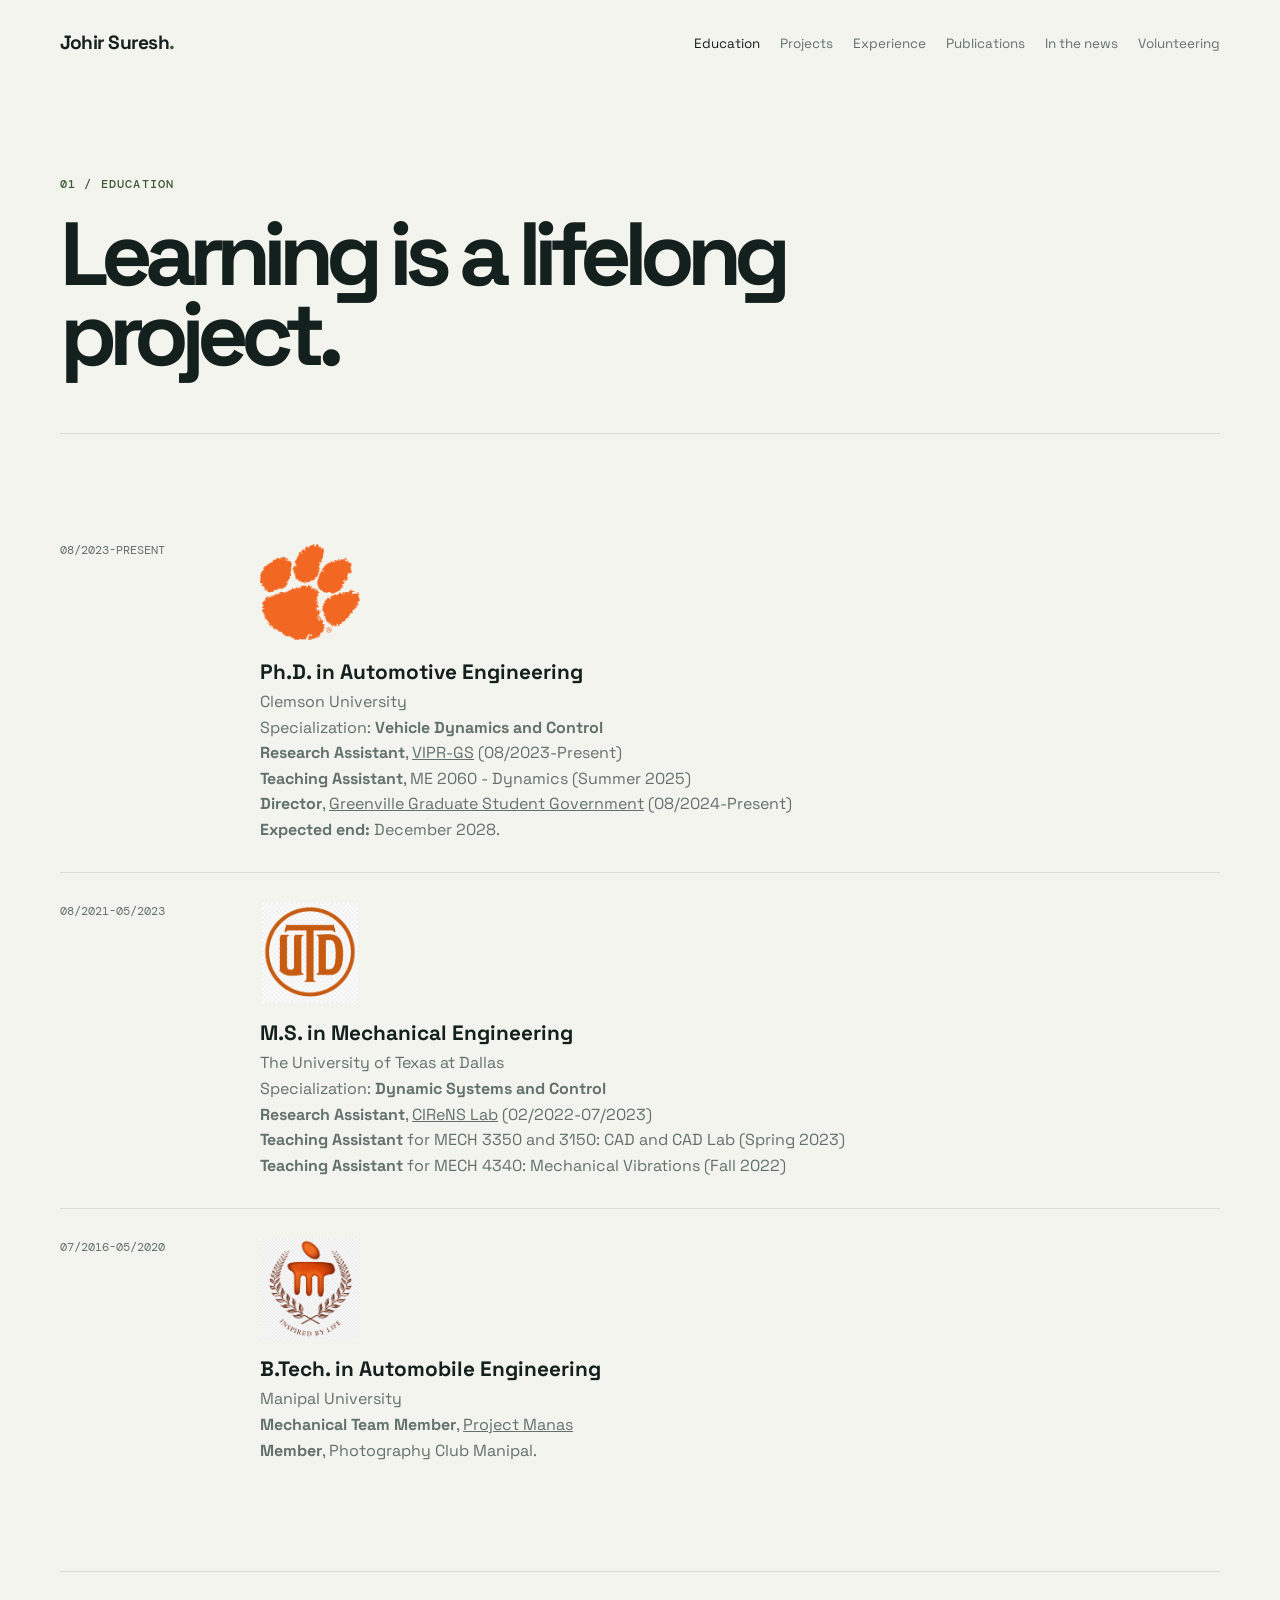
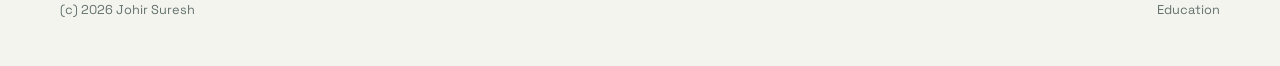
==== education.html @ 00c624e3 "updated education" ====
<!doctype html>
<html lang="en">
<head><meta charset="utf-8"><meta name="viewport" content="width=device-width, initial-scale=1"><title>Education - Johir Suresh</title><link rel="stylesheet" href="assets/css/styles.css"></head>
<body>
<header class="site-header"><a class="brand" href="index.html">Johir Suresh<span>.</span></a><nav class="site-nav" aria-label="Main navigation"><a href="education.html" aria-current="page">Education</a><a href="projects.html">Projects</a><a href="volunteering.html">Volunteering</a><a href="experience.html">Experience</a><a href="publications.html">Publications</a><a href="news.html">In the news</a></nav></header>
<main><section class="page-intro education-intro"><p class="eyebrow">01 / Education</p><h1>Learning is a lifelong project.</h1></section>
<section class="section"><div class="timeline">
<article class="timeline-item"><span class="meta">08/2023-PRESENT</span><div><img class="education-logo" src="assets/images/Tiger-Paw.png" alt="Clemson University logo"><h3>Ph.D. in Automotive Engineering</h3><p>Clemson University</p><p>Specialization: <strong>Vehicle Dynamics and Control</strong></p><p><strong>Research Assistant</strong>, <a href="https://www.clemson.edu/cecas/vipr-gs/" target="_blank" rel="noopener">VIPR-GS</a> (08/2023-Present)<br><strong>Teaching Assistant</strong>, ME 2060 - Dynamics (Summer 2025)<br><strong>Director</strong>, <a href="https://graduate-student-government.webflow.io/" target="_blank" rel="noopener">Greenville Graduate Student Government</a> (08/2024-Present)</p><p><strong>Expected end:</strong> December 2028.</p></div></article>
<article class="timeline-item"><span class="meta">08/2021-05/2023</span><div><img class="education-logo" src="assets/images/utd.png" alt="The University of Texas at Dallas logo"><h3>M.S. in Mechanical Engineering</h3><p>The University of Texas at Dallas</p><p>Specialization: <strong>Dynamic Systems and Control</strong></p><p><strong>Research Assistant</strong>, <a href="https://www.wabbas.com/" target="_blank" rel="noopener">CIReNS Lab</a> (02/2022-07/2023)<br><strong>Teaching Assistant</strong> for MECH 3350 and 3150: CAD and CAD Lab (Spring 2023)<br><strong>Teaching Assistant</strong> for MECH 4340: Mechanical Vibrations (Fall 2022)</p></div></article>
<article class="timeline-item"><span class="meta">07/2016-05/2020</span><div><img class="education-logo" src="assets/images/manipal.png" alt="Manipal University logo"><h3>B.Tech. in Automobile Engineering</h3><p>Manipal University</p><p><strong>Mechanical Team Member</strong>, <a href="https://projectmanas.in/" target="_blank" rel="noopener">Project Manas</a><br><strong>Member</strong>, Photography Club Manipal.</p></div></article>
</div></section></main><footer class="site-footer"><span>(c) 2026 Johir Suresh</span><span>Education</span></footer>
</body></html>
---- assets/css/styles.css ----
@import url('https://fonts.googleapis.com/css2?family=DM+Mono:wght@400;500&family=Space+Grotesk:wght@400;500;600;700&display=swap');

:root {
  --ink: #14201d;
  --muted: #62716d;
  --paper: #f4f4ee;
  --card: #ffffff;
  --line: #d8ddd7;
  --accent: #d5f36b;
  --accent-deep: #3c5a35;
  --max-width: 1160px;
}

* { box-sizing: border-box; }
html { scroll-behavior: smooth; }
body {
  margin: 0;
  color: var(--ink);
  background: var(--paper);
  font-family: 'Space Grotesk', system-ui, sans-serif;
  line-height: 1.6;
}
a { color: inherit; }
.site-header, main, .site-footer { width: min(var(--max-width), calc(100% - 40px)); margin: 0 auto; }
.site-header { display: flex; justify-content: space-between; align-items: center; padding: 28px 0; }
.brand { font-weight: 700; text-decoration: none; letter-spacing: -.04em; font-size: 1.2rem; }
.brand span { color: var(--accent-deep); }
.site-nav { display: flex; flex-wrap: wrap; gap: 20px; justify-content: flex-end; }
.site-nav a[href='education.html'] { order: 1; }
.site-nav a[href='projects.html'] { order: 2; }
.site-nav a[href='experience.html'] { order: 3; }
.site-nav a[href='publications.html'] { order: 4; }
.site-nav a[href='news.html'] { order: 5; }
.site-nav a[href='volunteering.html'] { order: 6; }
.site-nav a { color: var(--muted); font-size: .84rem; text-decoration: none; }
.site-nav a:hover, .site-nav a[aria-current='page'] { color: var(--ink); }
.eyebrow, .label { font: 500 .72rem 'DM Mono', monospace; letter-spacing: .1em; text-transform: uppercase; color: var(--accent-deep); }
.hero { padding: 108px 0 128px; }
.hero-layout { display: grid; grid-template-columns: minmax(0, 1fr) minmax(280px, 420px); align-items: center; gap: clamp(42px, 8vw, 110px); }
.hero-copy { min-width: 0; }
.hero-image { margin: 0; position: relative; overflow: hidden; border-radius: 28px; aspect-ratio: 4 / 5; background: var(--card); box-shadow: 0 24px 60px rgba(35, 31, 27, .12); }
.hero-image::after { content: ''; position: absolute; inset: 0; background: linear-gradient(145deg, rgba(255, 248, 235, .08), rgba(35, 31, 27, .18)); pointer-events: none; }
.hero-image img { width: 125%; height: 125%; max-width: none; display: block; object-fit: cover; object-position: 50% 0; transform: translateX(-10%); filter: saturate(.9) contrast(.96); }
h1, h2, h3, p { margin-top: 0; }
h1 { font-size: clamp(3.4rem, 9vw, 7.8rem); letter-spacing: -.09em; line-height: .9; margin: 22px 0 34px; max-width: 900px; }
h2 { font-size: clamp(2rem, 4vw, 3.3rem); letter-spacing: -.065em; line-height: 1; margin-bottom: 24px; }
h3 { font-size: 1.3rem; line-height: 1.2; margin-bottom: 9px; }
.lede { max-width: 620px; color: var(--muted); font-size: 1.15rem; }
.social-links { display: flex; gap: 14px; margin: -12px 0 28px; }
.social-links a { display: inline-flex; color: var(--ink); }
.social-links a:hover { color: var(--accent-deep); }
.social-links svg { width: 30px; height: 30px; fill: currentColor; }
.button { display: inline-block; background: var(--ink); color: var(--paper); padding: 12px 18px; margin-top: 18px; border-radius: 999px; text-decoration: none; font-size: .9rem; }
.button:hover { background: var(--accent-deep); }
.button.secondary { background: transparent; color: var(--ink); border: 1px solid var(--line); margin-left: 8px; }
.section { padding: 78px 0; border-top: 1px solid var(--line); }
.section-heading { display: flex; justify-content: space-between; align-items: baseline; gap: 20px; margin-bottom: 30px; }
.section-heading a { color: var(--muted); font-size: .88rem; }
.grid { display: grid; grid-template-columns: repeat(3, 1fr); gap: 18px; }
.card { background: var(--card); border: 1px solid var(--line); padding: 26px; min-height: 190px; }
.card p { color: var(--muted); font-size: .94rem; }
.card .meta, .meta { color: var(--muted); font: .75rem 'DM Mono', monospace; }
.page-intro { padding: 90px 0 70px; max-width: 750px; }
.education-intro { padding-bottom: 24px; }
.page-intro h1 { font-size: clamp(3.2rem, 7vw, 6.4rem); }
.timeline { display: grid; gap: 0; }
.timeline-item { display: grid; grid-template-columns: 170px 1fr; gap: 30px; padding: 30px 0; border-top: 1px solid var(--line); }
.timeline-item:first-child { border-top: 0; }
.timeline-item h3 { margin-bottom: 4px; }
.education-logo { width: 100px; height: 100px; object-fit: contain; display: block; margin-bottom: 18px; }
.timeline-item p { color: var(--muted); max-width: 680px; margin-bottom: 0; }
.news-entry { display: grid; grid-template-columns: minmax(180px, 260px) 1fr; gap: 24px; align-items: start; }
.news-image-link { display: block; overflow: hidden; background: var(--line); }
.news-image { display: block; width: 100%; aspect-ratio: 4 / 3; object-fit: cover; transition: transform .25s ease; }
.news-image-link:hover .news-image { transform: scale(1.03); }
.tags { display: flex; flex-wrap: wrap; gap: 7px; margin-top: 14px; }
.tag { border: 1px solid var(--line); border-radius: 999px; padding: 3px 9px; color: var(--muted); font-size: .72rem; }
.site-footer { border-top: 1px solid var(--line); padding: 28px 0 45px; display: flex; justify-content: space-between; color: var(--muted); font-size: .8rem; }
@media (max-width: 720px) {
  .site-header { align-items: flex-start; gap: 20px; flex-direction: column; }
  .site-nav { gap: 10px 14px; justify-content: flex-start; }
  .hero { padding: 60px 0 85px; }
  .hero-layout { grid-template-columns: 1fr; gap: 42px; }
  .hero-image { max-width: 520px; width: 100%; }
  .grid { grid-template-columns: 1fr; }
  .timeline-item { grid-template-columns: 1fr; gap: 8px; }
  .news-entry { grid-template-columns: 1fr; gap: 18px; }
  .button.secondary { margin-left: 0; }
  .site-footer { flex-direction: column; gap: 8px; }
}
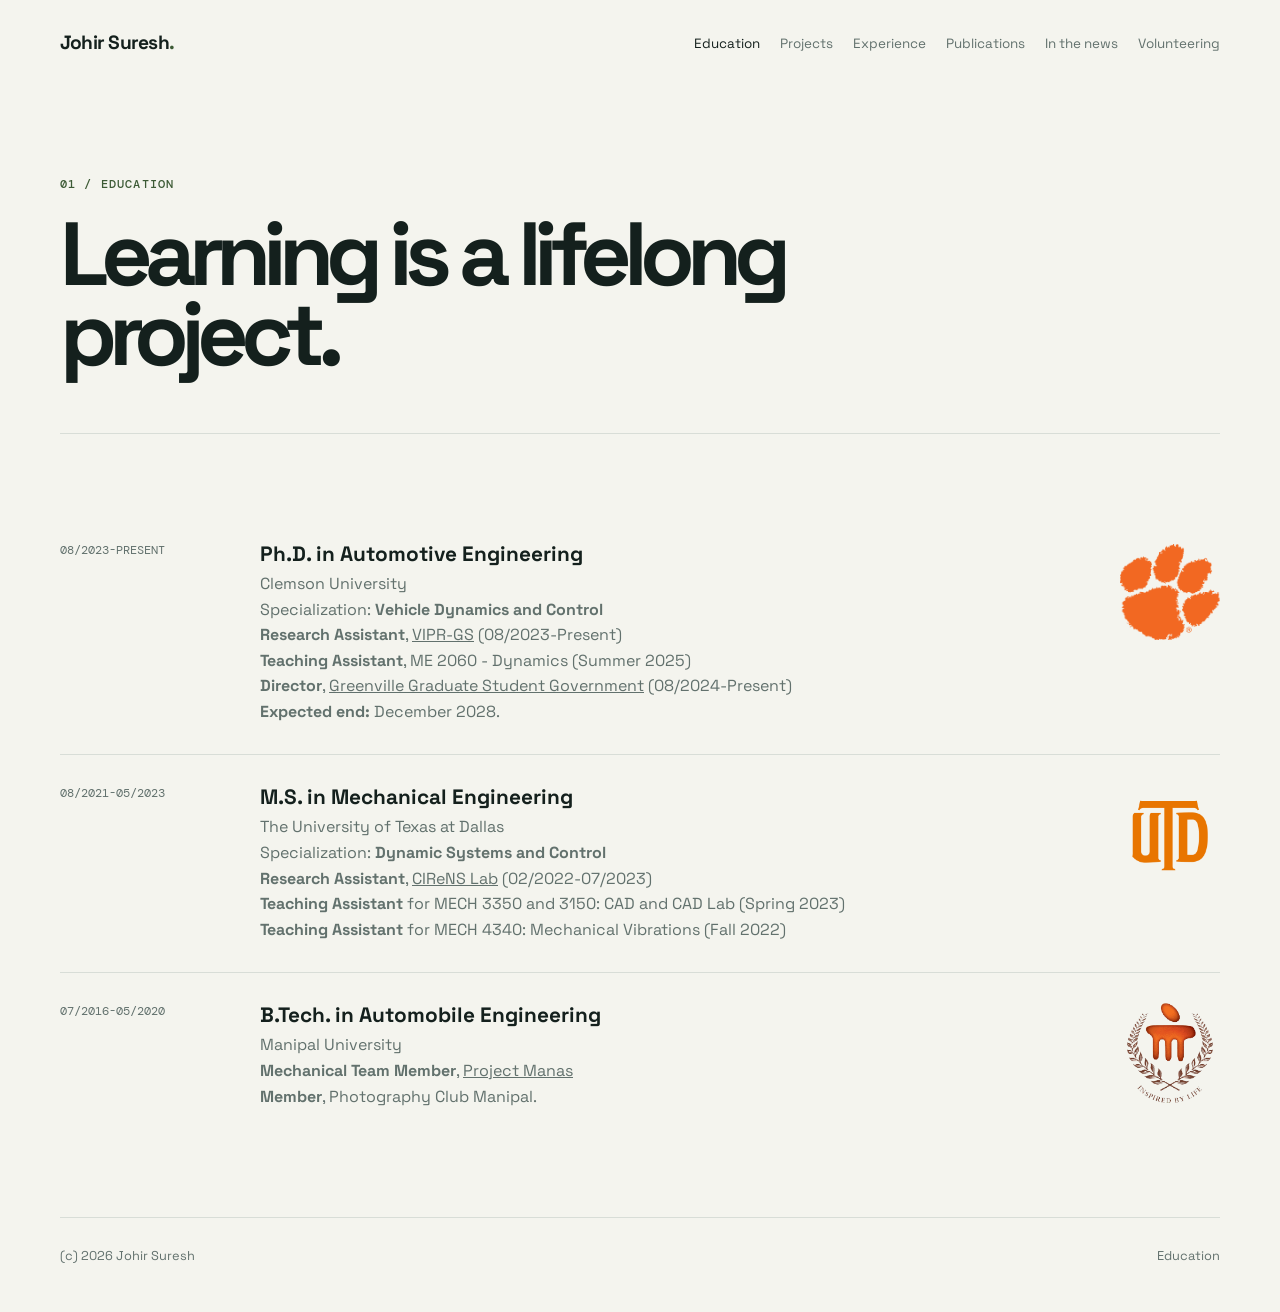
==== commit dbe2e136: "updated education" ====
--- a/education.html
+++ b/education.html
@@ -5,8 +5,8 @@
 <header class="site-header"><a class="brand" href="index.html">Johir Suresh<span>.</span></a><nav class="site-nav" aria-label="Main navigation"><a href="education.html" aria-current="page">Education</a><a href="projects.html">Projects</a><a href="volunteering.html">Volunteering</a><a href="experience.html">Experience</a><a href="publications.html">Publications</a><a href="news.html">In the news</a></nav></header>
 <main><section class="page-intro education-intro"><p class="eyebrow">01 / Education</p><h1>Learning is a lifelong project.</h1></section>
 <section class="section"><div class="timeline">
-<article class="timeline-item"><span class="meta">08/2023-PRESENT</span><div><img class="education-logo" src="assets/images/Tiger-Paw.png" alt="Clemson University logo"><h3>Ph.D. in Automotive Engineering</h3><p>Clemson University</p><p>Specialization: <strong>Vehicle Dynamics and Control</strong></p><p><strong>Research Assistant</strong>, <a href="https://www.clemson.edu/cecas/vipr-gs/" target="_blank" rel="noopener">VIPR-GS</a> (08/2023-Present)<br><strong>Teaching Assistant</strong>, ME 2060 - Dynamics (Summer 2025)<br><strong>Director</strong>, <a href="https://graduate-student-government.webflow.io/" target="_blank" rel="noopener">Greenville Graduate Student Government</a> (08/2024-Present)</p><p><strong>Expected end:</strong> December 2028.</p></div></article>
-<article class="timeline-item"><span class="meta">08/2021-05/2023</span><div><img class="education-logo" src="assets/images/utd.png" alt="The University of Texas at Dallas logo"><h3>M.S. in Mechanical Engineering</h3><p>The University of Texas at Dallas</p><p>Specialization: <strong>Dynamic Systems and Control</strong></p><p><strong>Research Assistant</strong>, <a href="https://www.wabbas.com/" target="_blank" rel="noopener">CIReNS Lab</a> (02/2022-07/2023)<br><strong>Teaching Assistant</strong> for MECH 3350 and 3150: CAD and CAD Lab (Spring 2023)<br><strong>Teaching Assistant</strong> for MECH 4340: Mechanical Vibrations (Fall 2022)</p></div></article>
-<article class="timeline-item"><span class="meta">07/2016-05/2020</span><div><img class="education-logo" src="assets/images/manipal.png" alt="Manipal University logo"><h3>B.Tech. in Automobile Engineering</h3><p>Manipal University</p><p><strong>Mechanical Team Member</strong>, <a href="https://projectmanas.in/" target="_blank" rel="noopener">Project Manas</a><br><strong>Member</strong>, Photography Club Manipal.</p></div></article>
+<article class="timeline-item"><span class="meta">08/2023-PRESENT</span><div><h3>Ph.D. in Automotive Engineering</h3><p>Clemson University</p><p>Specialization: <strong>Vehicle Dynamics and Control</strong></p><p><strong>Research Assistant</strong>, <a href="https://www.clemson.edu/cecas/vipr-gs/" target="_blank" rel="noopener">VIPR-GS</a> (08/2023-Present)<br><strong>Teaching Assistant</strong>, ME 2060 - Dynamics (Summer 2025)<br><strong>Director</strong>, <a href="https://graduate-student-government.webflow.io/" target="_blank" rel="noopener">Greenville Graduate Student Government</a> (08/2024-Present)</p><p><strong>Expected end:</strong> December 2028.</p></div><img class="education-logo" src="assets/images/Tiger-Paw.png" alt="Clemson University logo"></article>
+<article class="timeline-item"><span class="meta">08/2021-05/2023</span><div><h3>M.S. in Mechanical Engineering</h3><p>The University of Texas at Dallas</p><p>Specialization: <strong>Dynamic Systems and Control</strong></p><p><strong>Research Assistant</strong>, <a href="https://www.wabbas.com/" target="_blank" rel="noopener">CIReNS Lab</a> (02/2022-07/2023)<br><strong>Teaching Assistant</strong> for MECH 3350 and 3150: CAD and CAD Lab (Spring 2023)<br><strong>Teaching Assistant</strong> for MECH 4340: Mechanical Vibrations (Fall 2022)</p></div><img class="education-logo" src="assets/images/utd.png" alt="The University of Texas at Dallas logo"></article>
+<article class="timeline-item"><span class="meta">07/2016-05/2020</span><div><h3>B.Tech. in Automobile Engineering</h3><p>Manipal University</p><p><strong>Mechanical Team Member</strong>, <a href="https://projectmanas.in/" target="_blank" rel="noopener">Project Manas</a><br><strong>Member</strong>, Photography Club Manipal.</p></div><img class="education-logo" src="assets/images/manipal.png" alt="Manipal University logo"></article>
 </div></section></main><footer class="site-footer"><span>(c) 2026 Johir Suresh</span><span>Education</span></footer>
 </body></html>
--- a/assets/css/styles.css
+++ b/assets/css/styles.css
@@ -64,10 +64,10 @@
 .education-intro { padding-bottom: 24px; }
 .page-intro h1 { font-size: clamp(3.2rem, 7vw, 6.4rem); }
 .timeline { display: grid; gap: 0; }
-.timeline-item { display: grid; grid-template-columns: 170px 1fr; gap: 30px; padding: 30px 0; border-top: 1px solid var(--line); }
+.timeline-item { display: grid; grid-template-columns: 170px minmax(0, 1fr) 130px; gap: 30px; padding: 30px 0; border-top: 1px solid var(--line); }
 .timeline-item:first-child { border-top: 0; }
 .timeline-item h3 { margin-bottom: 4px; }
-.education-logo { width: 100px; height: 100px; object-fit: contain; display: block; margin-bottom: 18px; }
+.education-logo { grid-column: 3; grid-row: 1; width: 100px; height: 100px; object-fit: contain; display: block; margin: 0 0 0 auto; }
 .timeline-item p { color: var(--muted); max-width: 680px; margin-bottom: 0; }
 .news-entry { display: grid; grid-template-columns: minmax(180px, 260px) 1fr; gap: 24px; align-items: start; }
 .news-image-link { display: block; overflow: hidden; background: var(--line); }
@@ -84,6 +84,7 @@
   .hero-image { max-width: 520px; width: 100%; }
   .grid { grid-template-columns: 1fr; }
   .timeline-item { grid-template-columns: 1fr; gap: 8px; }
+  .education-logo { grid-column: auto; grid-row: auto; margin: 0; }
   .news-entry { grid-template-columns: 1fr; gap: 18px; }
   .button.secondary { margin-left: 0; }
   .site-footer { flex-direction: column; gap: 8px; }
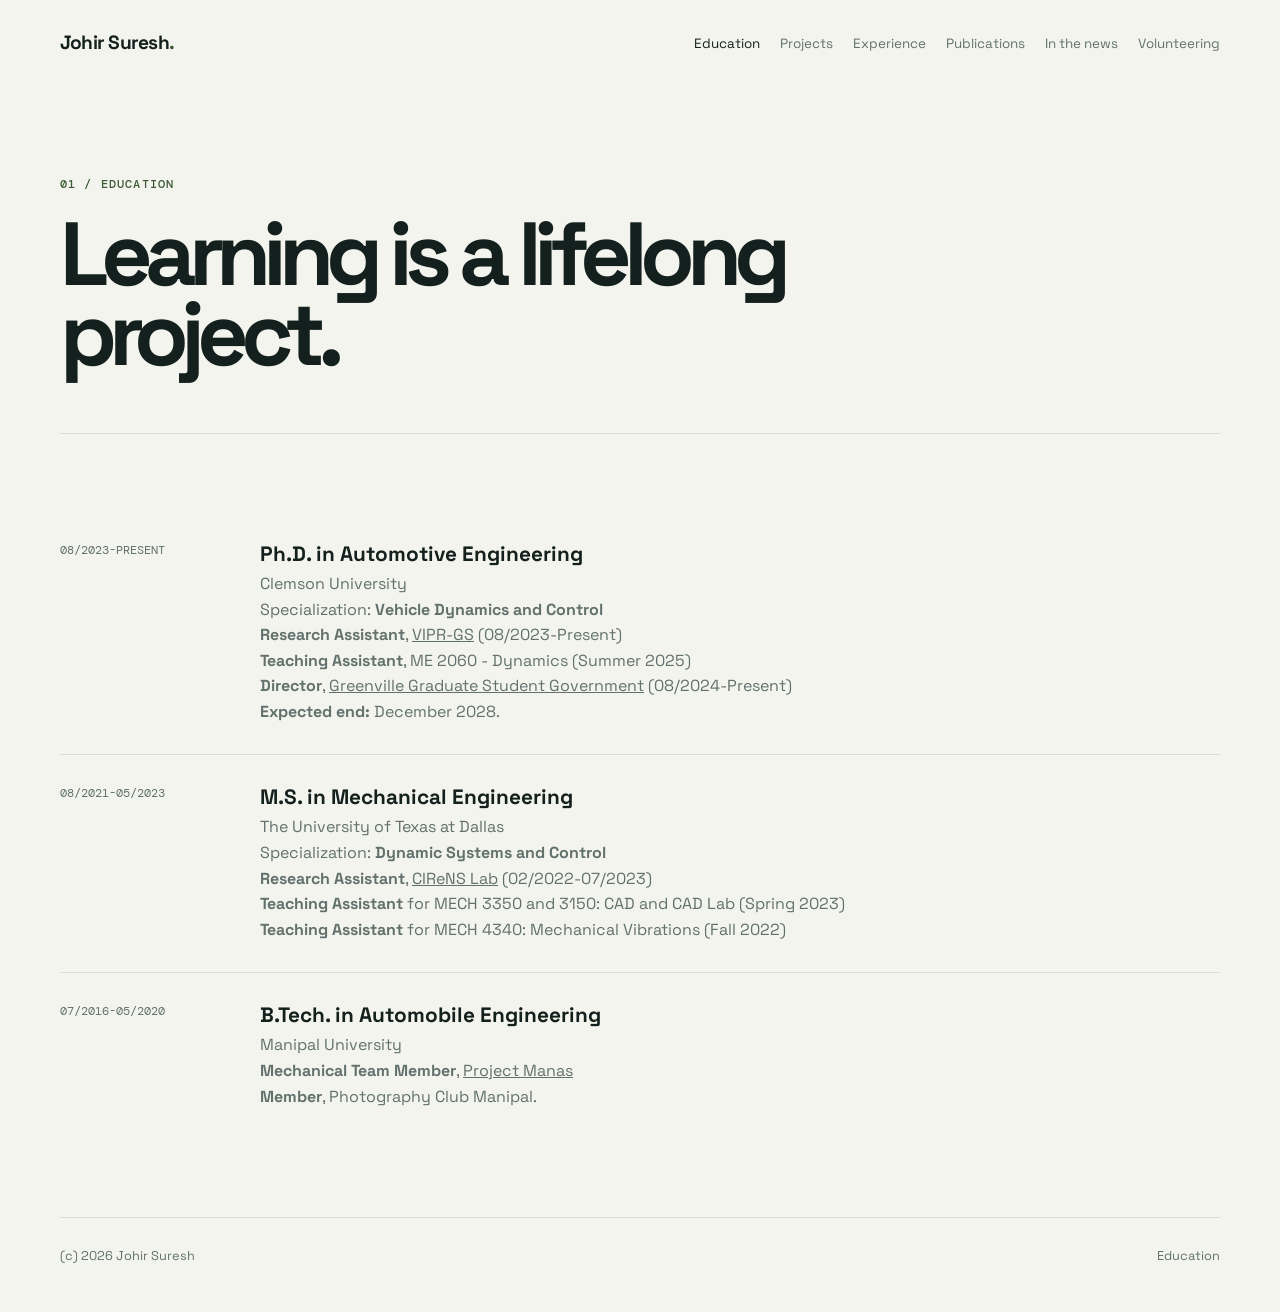
==== commit 39709d00: "updated publication" ====
--- a/education.html
+++ b/education.html
@@ -5,8 +5,8 @@
 <header class="site-header"><a class="brand" href="index.html">Johir Suresh<span>.</span></a><nav class="site-nav" aria-label="Main navigation"><a href="education.html" aria-current="page">Education</a><a href="projects.html">Projects</a><a href="volunteering.html">Volunteering</a><a href="experience.html">Experience</a><a href="publications.html">Publications</a><a href="news.html">In the news</a></nav></header>
 <main><section class="page-intro education-intro"><p class="eyebrow">01 / Education</p><h1>Learning is a lifelong project.</h1></section>
 <section class="section"><div class="timeline">
-<article class="timeline-item"><span class="meta">08/2023-PRESENT</span><div><h3>Ph.D. in Automotive Engineering</h3><p>Clemson University</p><p>Specialization: <strong>Vehicle Dynamics and Control</strong></p><p><strong>Research Assistant</strong>, <a href="https://www.clemson.edu/cecas/vipr-gs/" target="_blank" rel="noopener">VIPR-GS</a> (08/2023-Present)<br><strong>Teaching Assistant</strong>, ME 2060 - Dynamics (Summer 2025)<br><strong>Director</strong>, <a href="https://graduate-student-government.webflow.io/" target="_blank" rel="noopener">Greenville Graduate Student Government</a> (08/2024-Present)</p><p><strong>Expected end:</strong> December 2028.</p></div><img class="education-logo" src="assets/images/Tiger-Paw.png" alt="Clemson University logo"></article>
-<article class="timeline-item"><span class="meta">08/2021-05/2023</span><div><h3>M.S. in Mechanical Engineering</h3><p>The University of Texas at Dallas</p><p>Specialization: <strong>Dynamic Systems and Control</strong></p><p><strong>Research Assistant</strong>, <a href="https://www.wabbas.com/" target="_blank" rel="noopener">CIReNS Lab</a> (02/2022-07/2023)<br><strong>Teaching Assistant</strong> for MECH 3350 and 3150: CAD and CAD Lab (Spring 2023)<br><strong>Teaching Assistant</strong> for MECH 4340: Mechanical Vibrations (Fall 2022)</p></div><img class="education-logo" src="assets/images/utd.png" alt="The University of Texas at Dallas logo"></article>
-<article class="timeline-item"><span class="meta">07/2016-05/2020</span><div><h3>B.Tech. in Automobile Engineering</h3><p>Manipal University</p><p><strong>Mechanical Team Member</strong>, <a href="https://projectmanas.in/" target="_blank" rel="noopener">Project Manas</a><br><strong>Member</strong>, Photography Club Manipal.</p></div><img class="education-logo" src="assets/images/manipal.png" alt="Manipal University logo"></article>
+<article class="timeline-item"><span class="meta">08/2023-PRESENT</span><div><h3>Ph.D. in Automotive Engineering</h3><p>Clemson University</p><p>Specialization: <strong>Vehicle Dynamics and Control</strong></p><p><strong>Research Assistant</strong>, <a href="https://www.clemson.edu/cecas/vipr-gs/" target="_blank" rel="noopener">VIPR-GS</a> (08/2023-Present)<br><strong>Teaching Assistant</strong>, ME 2060 - Dynamics (Summer 2025)<br><strong>Director</strong>, <a href="https://graduate-student-government.webflow.io/" target="_blank" rel="noopener">Greenville Graduate Student Government</a> (08/2024-Present)</p><p><strong>Expected end:</strong> December 2028.</p></div></article>
+<article class="timeline-item"><span class="meta">08/2021-05/2023</span><div><h3>M.S. in Mechanical Engineering</h3><p>The University of Texas at Dallas</p><p>Specialization: <strong>Dynamic Systems and Control</strong></p><p><strong>Research Assistant</strong>, <a href="https://www.wabbas.com/" target="_blank" rel="noopener">CIReNS Lab</a> (02/2022-07/2023)<br><strong>Teaching Assistant</strong> for MECH 3350 and 3150: CAD and CAD Lab (Spring 2023)<br><strong>Teaching Assistant</strong> for MECH 4340: Mechanical Vibrations (Fall 2022)</p></div></article>
+<article class="timeline-item"><span class="meta">07/2016-05/2020</span><div><h3>B.Tech. in Automobile Engineering</h3><p>Manipal University</p><p><strong>Mechanical Team Member</strong>, <a href="https://projectmanas.in/" target="_blank" rel="noopener">Project Manas</a><br><strong>Member</strong>, Photography Club Manipal.</p></div></article>
 </div></section></main><footer class="site-footer"><span>(c) 2026 Johir Suresh</span><span>Education</span></footer>
 </body></html>
--- a/assets/css/styles.css
+++ b/assets/css/styles.css
@@ -64,10 +64,9 @@
 .education-intro { padding-bottom: 24px; }
 .page-intro h1 { font-size: clamp(3.2rem, 7vw, 6.4rem); }
 .timeline { display: grid; gap: 0; }
-.timeline-item { display: grid; grid-template-columns: 170px minmax(0, 1fr) 130px; gap: 30px; padding: 30px 0; border-top: 1px solid var(--line); }
+.timeline-item { display: grid; grid-template-columns: 170px 1fr; gap: 30px; padding: 30px 0; border-top: 1px solid var(--line); }
 .timeline-item:first-child { border-top: 0; }
 .timeline-item h3 { margin-bottom: 4px; }
-.education-logo { grid-column: 3; grid-row: 1; width: 100px; height: 100px; object-fit: contain; display: block; margin: 0 0 0 auto; }
 .timeline-item p { color: var(--muted); max-width: 680px; margin-bottom: 0; }
 .news-entry { display: grid; grid-template-columns: minmax(180px, 260px) 1fr; gap: 24px; align-items: start; }
 .news-image-link { display: block; overflow: hidden; background: var(--line); }
@@ -84,7 +83,6 @@
   .hero-image { max-width: 520px; width: 100%; }
   .grid { grid-template-columns: 1fr; }
   .timeline-item { grid-template-columns: 1fr; gap: 8px; }
-  .education-logo { grid-column: auto; grid-row: auto; margin: 0; }
   .news-entry { grid-template-columns: 1fr; gap: 18px; }
   .button.secondary { margin-left: 0; }
   .site-footer { flex-direction: column; gap: 8px; }
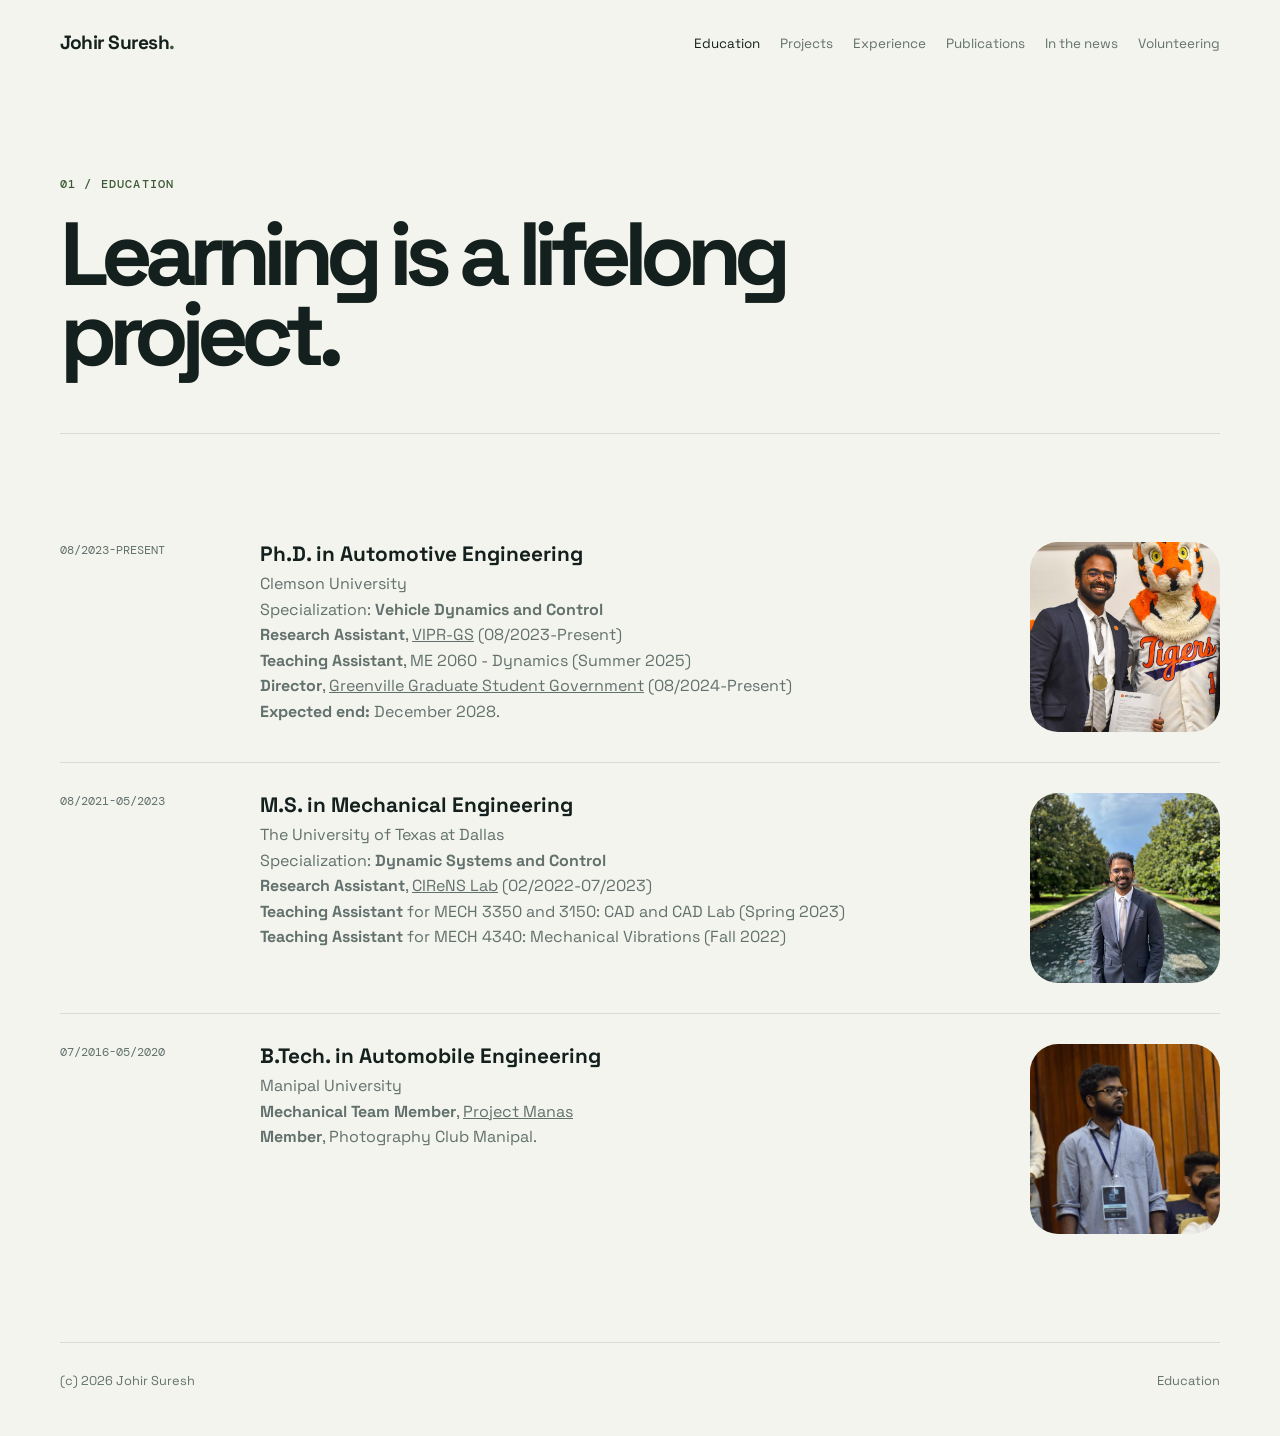
==== commit 1dd3e8ef: "added education pictures" ====
--- a/education.html
+++ b/education.html
@@ -1,12 +1,12 @@
 <!doctype html>
 <html lang="en">
-<head><meta charset="utf-8"><meta name="viewport" content="width=device-width, initial-scale=1"><title>Education - Johir Suresh</title><link rel="stylesheet" href="assets/css/styles.css"></head>
+<head><meta charset="utf-8"><meta name="viewport" content="width=device-width, initial-scale=1"><title>Education - Johir Suresh</title><link rel="canonical" href="https://johirsuresh.me/education.html"><link rel="stylesheet" href="assets/css/styles.css"></head>
 <body>
 <header class="site-header"><a class="brand" href="index.html">Johir Suresh<span>.</span></a><nav class="site-nav" aria-label="Main navigation"><a href="education.html" aria-current="page">Education</a><a href="projects.html">Projects</a><a href="volunteering.html">Volunteering</a><a href="experience.html">Experience</a><a href="publications.html">Publications</a><a href="news.html">In the news</a></nav></header>
 <main><section class="page-intro education-intro"><p class="eyebrow">01 / Education</p><h1>Learning is a lifelong project.</h1></section>
-<section class="section"><div class="timeline">
-<article class="timeline-item"><span class="meta">08/2023-PRESENT</span><div><h3>Ph.D. in Automotive Engineering</h3><p>Clemson University</p><p>Specialization: <strong>Vehicle Dynamics and Control</strong></p><p><strong>Research Assistant</strong>, <a href="https://www.clemson.edu/cecas/vipr-gs/" target="_blank" rel="noopener">VIPR-GS</a> (08/2023-Present)<br><strong>Teaching Assistant</strong>, ME 2060 - Dynamics (Summer 2025)<br><strong>Director</strong>, <a href="https://graduate-student-government.webflow.io/" target="_blank" rel="noopener">Greenville Graduate Student Government</a> (08/2024-Present)</p><p><strong>Expected end:</strong> December 2028.</p></div></article>
-<article class="timeline-item"><span class="meta">08/2021-05/2023</span><div><h3>M.S. in Mechanical Engineering</h3><p>The University of Texas at Dallas</p><p>Specialization: <strong>Dynamic Systems and Control</strong></p><p><strong>Research Assistant</strong>, <a href="https://www.wabbas.com/" target="_blank" rel="noopener">CIReNS Lab</a> (02/2022-07/2023)<br><strong>Teaching Assistant</strong> for MECH 3350 and 3150: CAD and CAD Lab (Spring 2023)<br><strong>Teaching Assistant</strong> for MECH 4340: Mechanical Vibrations (Fall 2022)</p></div></article>
-<article class="timeline-item"><span class="meta">07/2016-05/2020</span><div><h3>B.Tech. in Automobile Engineering</h3><p>Manipal University</p><p><strong>Mechanical Team Member</strong>, <a href="https://projectmanas.in/" target="_blank" rel="noopener">Project Manas</a><br><strong>Member</strong>, Photography Club Manipal.</p></div></article>
+<section class="section"><div class="timeline education-timeline">
+<article class="timeline-item"><span class="meta">08/2023-PRESENT</span><div><h3>Ph.D. in Automotive Engineering</h3><p>Clemson University</p><p>Specialization: <strong>Vehicle Dynamics and Control</strong></p><p><strong>Research Assistant</strong>, <a href="https://www.clemson.edu/cecas/vipr-gs/" target="_blank" rel="noopener">VIPR-GS</a> (08/2023-Present)<br><strong>Teaching Assistant</strong>, ME 2060 - Dynamics (Summer 2025)<br><strong>Director</strong>, <a href="https://graduate-student-government.webflow.io/" target="_blank" rel="noopener">Greenville Graduate Student Government</a> (08/2024-Present)</p><p><strong>Expected end:</strong> December 2028.</p></div><img class="education-photo clemson-photo" src="assets/images/johir-home.jpg" alt="Johir Suresh standing beside a tiger mascot"></article>
+<article class="timeline-item"><span class="meta">08/2021-05/2023</span><div><h3>M.S. in Mechanical Engineering</h3><p>The University of Texas at Dallas</p><p>Specialization: <strong>Dynamic Systems and Control</strong></p><p><strong>Research Assistant</strong>, <a href="https://www.wabbas.com/" target="_blank" rel="noopener">CIReNS Lab</a> (02/2022-07/2023)<br><strong>Teaching Assistant</strong> for MECH 3350 and 3150: CAD and CAD Lab (Spring 2023)<br><strong>Teaching Assistant</strong> for MECH 4340: Mechanical Vibrations (Fall 2022)</p></div><img class="education-photo" src="assets/images/johir-utd.JPG" alt="Johir Suresh at The University of Texas at Dallas"></article>
+<article class="timeline-item"><span class="meta">07/2016-05/2020</span><div><h3>B.Tech. in Automobile Engineering</h3><p>Manipal University</p><p><strong>Mechanical Team Member</strong>, <a href="https://projectmanas.in/" target="_blank" rel="noopener">Project Manas</a><br><strong>Member</strong>, Photography Club Manipal.</p></div><img class="education-photo" src="assets/images/johir-manipal.JPG" alt="Johir Suresh at Manipal University"></article>
 </div></section></main><footer class="site-footer"><span>(c) 2026 Johir Suresh</span><span>Education</span></footer>
 </body></html>
--- a/assets/css/styles.css
+++ b/assets/css/styles.css
@@ -61,7 +61,17 @@
 .card p { color: var(--muted); font-size: .94rem; }
 .card .meta, .meta { color: var(--muted); font: .75rem 'DM Mono', monospace; }
 .page-intro { padding: 90px 0 70px; max-width: 750px; }
+.experience-intro { display: grid; grid-template-columns: minmax(0, 750px) 260px; align-items: center; gap: clamp(36px, 8vw, 80px); max-width: 1090px; }
+.volunteering-intro { display: grid; grid-template-columns: minmax(0, 750px) 260px; align-items: center; gap: clamp(36px, 8vw, 80px); max-width: 1090px; }
+.experience-intro-copy { min-width: 0; }
+.volunteering-intro-copy { min-width: 0; }
+.experience-intro-image { width: 260px; height: 320px; }
+.volunteering-intro-image { width: 360px; height: 240px; aspect-ratio: 3 / 2; }
+.volunteering-intro-image img { width: 100%; height: 100%; transform: none; object-position: 68% 50%; }
 .education-intro { padding-bottom: 24px; }
+.education-timeline .timeline-item { grid-template-columns: 170px minmax(0, 1fr) 180px; align-items: start; }
+.education-photo { grid-column: 3; grid-row: 1; width: 190px; height: 190px; justify-self: end; object-fit: cover; border-radius: 28px; }
+.education-photo.clemson-photo { object-position: 50% 15%; }
 .page-intro h1 { font-size: clamp(3.2rem, 7vw, 6.4rem); }
 .timeline { display: grid; gap: 0; }
 .timeline-item { display: grid; grid-template-columns: 170px 1fr; gap: 30px; padding: 30px 0; border-top: 1px solid var(--line); }
@@ -81,8 +91,14 @@
   .hero { padding: 60px 0 85px; }
   .hero-layout { grid-template-columns: 1fr; gap: 42px; }
   .hero-image { max-width: 520px; width: 100%; }
+  .experience-intro { grid-template-columns: 1fr; gap: 42px; }
+  .experience-intro-image { width: min(100%, 520px); height: auto; }
+  .volunteering-intro { grid-template-columns: 1fr; gap: 42px; }
+  .volunteering-intro-image { width: min(100%, 520px); height: auto; aspect-ratio: 3 / 2; }
   .grid { grid-template-columns: 1fr; }
   .timeline-item { grid-template-columns: 1fr; gap: 8px; }
+  .education-timeline .timeline-item { grid-template-columns: 1fr; }
+  .education-photo { grid-column: auto; grid-row: auto; justify-self: start; }
   .news-entry { grid-template-columns: 1fr; gap: 18px; }
   .button.secondary { margin-left: 0; }
   .site-footer { flex-direction: column; gap: 8px; }
